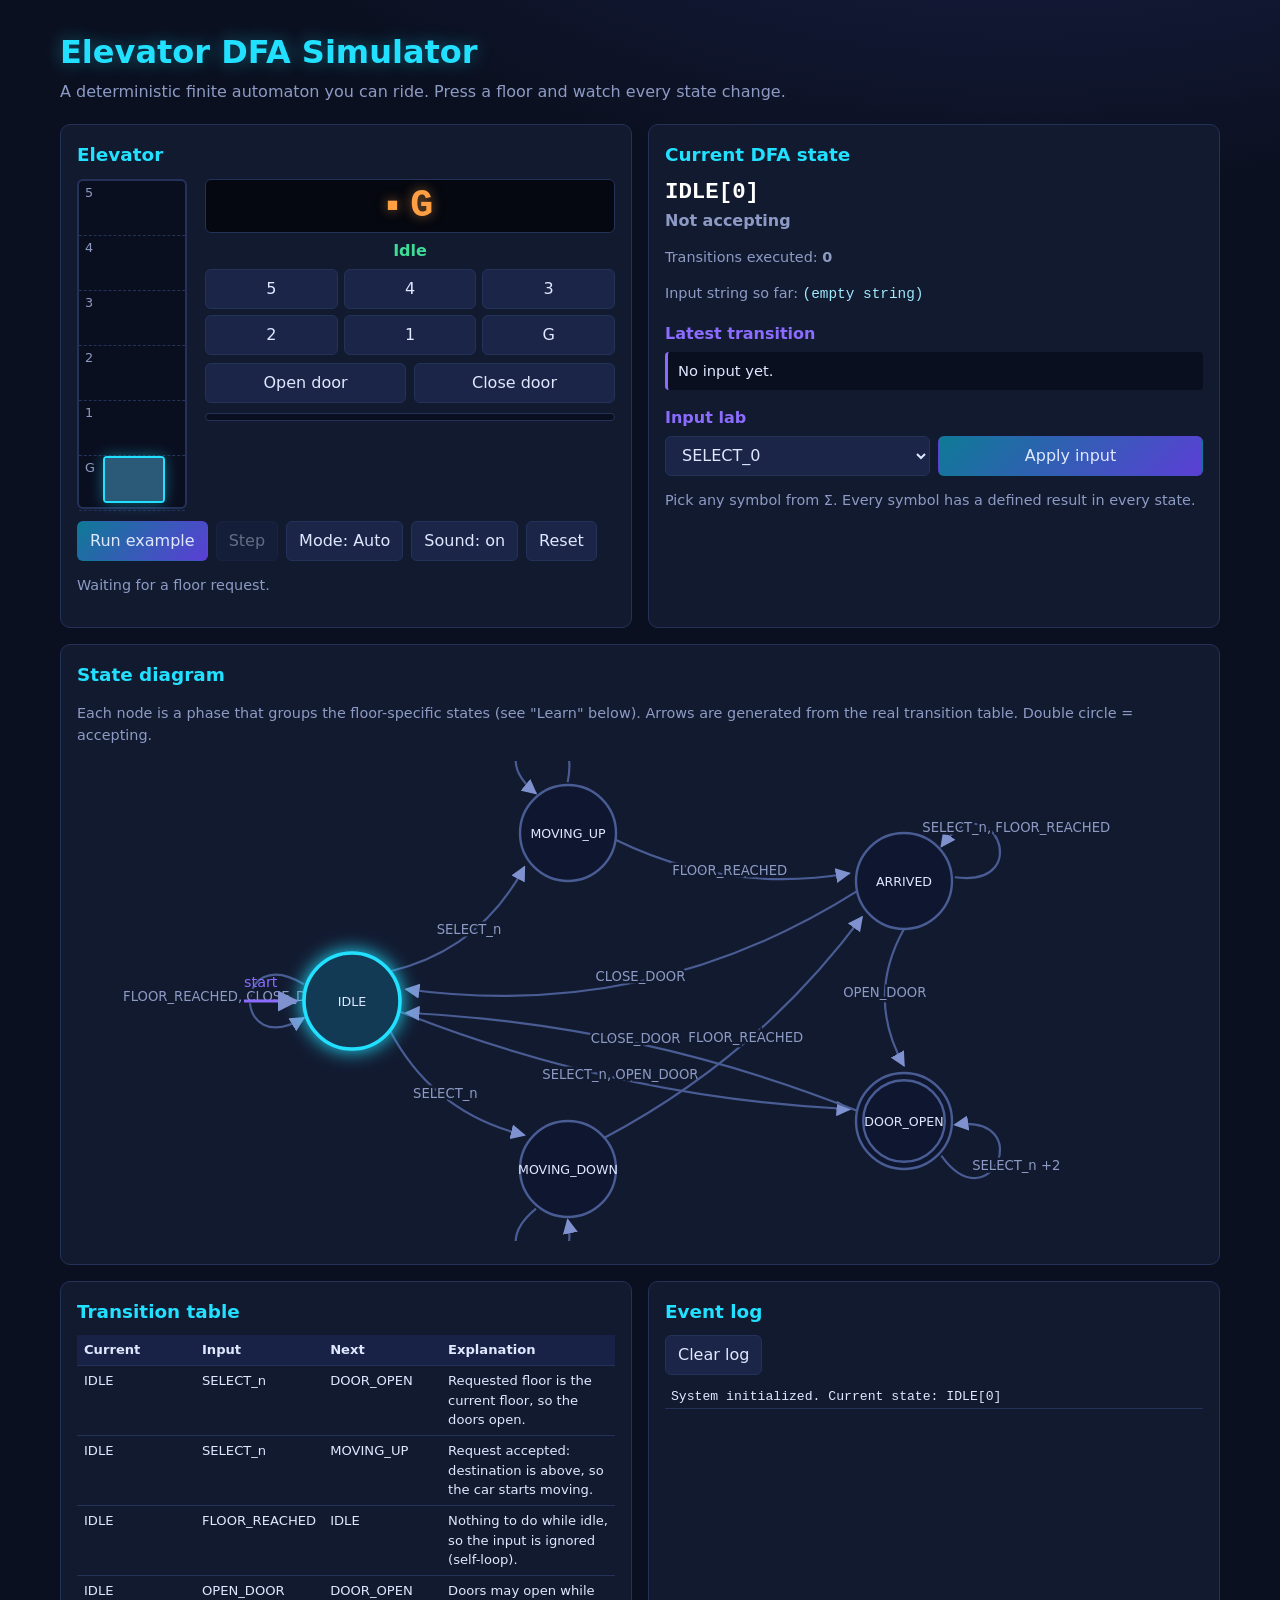
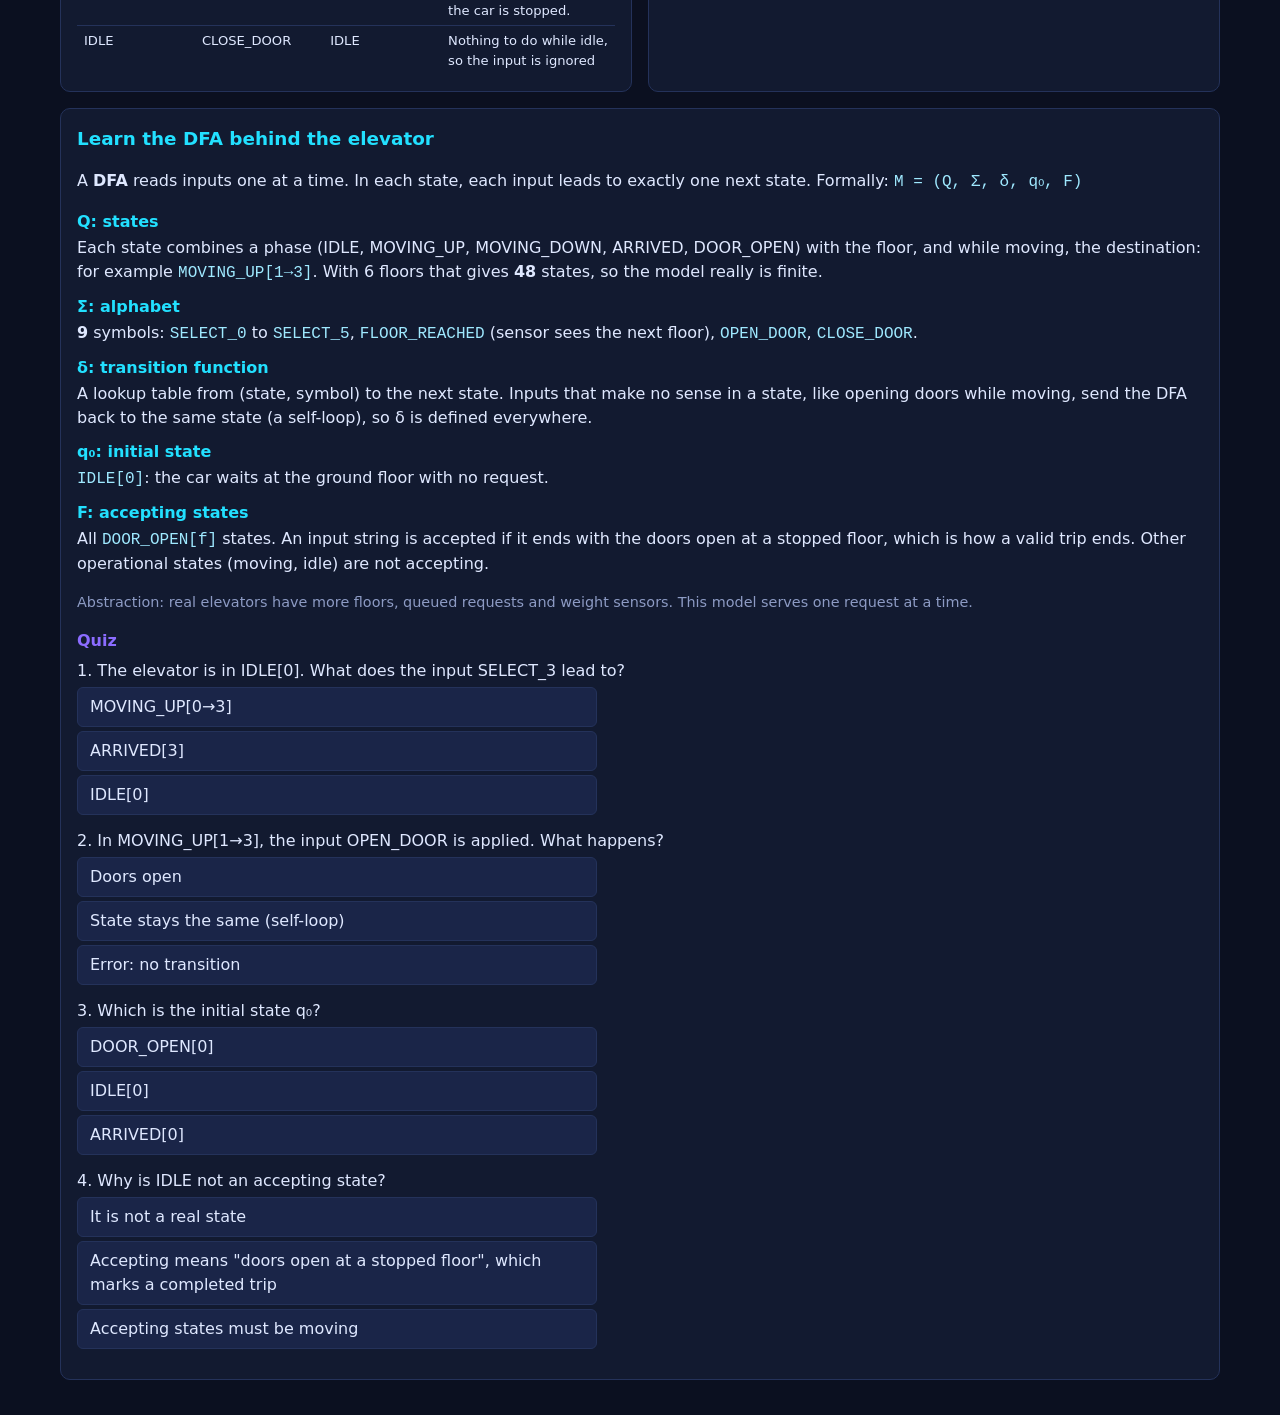
==== index.html @ b49ae490 "commit v0.1" ====
<!DOCTYPE html>
<html lang="en">
<head>
<meta charset="UTF-8">
<meta name="viewport" content="width=device-width, initial-scale=1">
<title>Elevator DFA Simulator</title>
<link rel="stylesheet" href="style.css">
</head>
<body>
<header>
  <h1>Elevator DFA Simulator</h1>
  <p>A deterministic finite automaton you can ride. Press a floor and watch every state change.</p>
</header>

<main>
  <section class="panel" aria-label="Elevator">
    <h2>Elevator</h2>
    <div class="car-wrap">
      <div id="shaft"></div>
      <div class="ctrl">
        <div class="display"><span id="arrow">■</span><span id="floorNum">G</span></div>
        <p id="status" class="status">Idle</p>
        <div id="floorBtns" class="floors"></div>
        <div class="two"><button data-in="OPEN_DOOR">Open door</button><button data-in="CLOSE_DOOR">Close door</button></div>
        <div class="bar"><div id="bar"></div></div>
      </div>
    </div>
    <div class="row-btns">
      <button id="exampleBtn" class="primary">Run example</button>
      <button id="stepBtn">Step</button>
      <button id="autoBtn">Mode: Auto</button>
      <button id="muteBtn">Sound: on</button>
      <button id="resetBtn">Reset</button>
    </div>
    <p id="hint" class="muted"></p>
  </section>

  <section class="panel" aria-label="DFA state">
    <h2>Current DFA state</h2>
    <p class="big" id="curState"></p>
    <p id="acc"></p>
    <p class="muted">Transitions executed: <b id="count">0</b></p>
    <p class="muted">Input string so far: <code id="word"></code></p>
    <h3>Latest transition</h3>
    <p id="last" class="last"></p>
    <h3>Input lab</h3>
    <div class="two"><select id="inputSel"></select><button id="applyBtn" class="primary">Apply input</button></div>
    <p class="muted">Pick any symbol from Σ. Every symbol has a defined result in every state.</p>
  </section>

  <section class="panel wide" aria-label="State diagram">
    <h2>State diagram</h2>
    <p class="muted">Each node is a phase that groups the floor-specific states (see "Learn" below). Arrows are generated from the real transition table. Double circle = accepting.</p>
    <svg id="diagram" viewBox="0 0 700 400" role="img" aria-label="DFA state diagram"></svg>
  </section>

  <section class="panel" aria-label="Transition table">
    <h2>Transition table</h2>
    <div class="scroll"><table><thead><tr><th>Current</th><th>Input</th><th>Next</th><th>Explanation</th></tr></thead><tbody id="tbody"></tbody></table></div>
  </section>

  <section class="panel" aria-label="Event log">
    <h2>Event log</h2>
    <button id="clearBtn">Clear log</button>
    <ol id="log" class="log"></ol>
  </section>

  <section class="panel wide" aria-label="Learn">
    <h2>Learn the DFA behind the elevator</h2>
    <p>A <b>DFA</b> reads inputs one at a time. In each state, each input leads to exactly one next state. Formally: <code>M = (Q, Σ, δ, q₀, F)</code></p>
    <dl>
      <dt>Q: states</dt><dd>Each state combines a phase (IDLE, MOVING_UP, MOVING_DOWN, ARRIVED, DOOR_OPEN) with the floor, and while moving, the destination: for example <code>MOVING_UP[1→3]</code>. With 6 floors that gives <b id="nStates"></b> states, so the model really is finite.</dd>
      <dt>Σ: alphabet</dt><dd><b id="nSigma"></b> symbols: <code>SELECT_0</code> to <code>SELECT_5</code>, <code>FLOOR_REACHED</code> (sensor sees the next floor), <code>OPEN_DOOR</code>, <code>CLOSE_DOOR</code>.</dd>
      <dt>δ: transition function</dt><dd>A lookup table from (state, symbol) to the next state. Inputs that make no sense in a state, like opening doors while moving, send the DFA back to the same state (a self-loop), so δ is defined everywhere.</dd>
      <dt>q₀: initial state</dt><dd><code>IDLE[0]</code>: the car waits at the ground floor with no request.</dd>
      <dt>F: accepting states</dt><dd>All <code>DOOR_OPEN[f]</code> states. An input string is accepted if it ends with the doors open at a stopped floor, which is how a valid trip ends. Other operational states (moving, idle) are not accepting.</dd>
    </dl>
    <p class="muted">Abstraction: real elevators have more floors, queued requests and weight sensors. This model serves one request at a time.</p>
    <h3>Quiz</h3>
    <div id="quiz"></div>
  </section>
</main>
<script src="script.js"></script>
</body>
</html>
---- style.css ----
:root{--bg:#0b1020;--panel:#121a30;--line:#24325a;--text:#dfe8ff;--mute:#8d9bc4;--cyan:#22e0ff;--violet:#8b6cff;--ok:#3ddc97;--bad:#ff6b8a}
*{box-sizing:border-box}
body{margin:0;background:radial-gradient(900px 500px at 80% -10%,#1b2450,transparent),var(--bg);color:var(--text);font:16px/1.5 "Trebuchet MS","Segoe UI",system-ui,sans-serif}
header{padding:28px 20px 8px;max-width:1200px;margin:auto}
h1{margin:0;font-size:2rem;color:var(--cyan);text-shadow:0 0 18px #22e0ff66}
header p{margin:4px 0 0;color:var(--mute)}
h2{margin:0 0 10px;font-size:1.15rem;color:var(--cyan)}
h3{margin:16px 0 6px;font-size:1rem;color:var(--violet)}
main{max-width:1200px;margin:auto;padding:12px 20px 40px;display:grid;grid-template-columns:repeat(2,1fr);gap:16px}
.panel{background:var(--panel);border:1px solid var(--line);border-radius:10px;padding:16px;min-width:0}
.wide{grid-column:1/-1}
.muted{color:var(--mute);font-size:.9rem}
code{font-family:Consolas,monospace;color:#9fe9ff;word-break:break-word}
button,select{font:inherit;color:var(--text);background:#1a2548;border:1px solid var(--line);border-radius:6px;padding:7px 12px;cursor:pointer}
button:hover{border-color:var(--cyan);box-shadow:0 0 10px #22e0ff44}
button:focus-visible,select:focus-visible{outline:2px solid var(--cyan);outline-offset:2px}
button:disabled{opacity:.4;cursor:default;box-shadow:none}
.primary{background:linear-gradient(135deg,#0e7a96,#5b3fd6);border-color:transparent}
.two{display:flex;gap:8px}.two>*{flex:1}
.row-btns{display:flex;flex-wrap:wrap;gap:8px;margin-top:12px}
.car-wrap{display:flex;gap:18px}
#shaft{position:relative;width:110px;height:330px;border:2px solid var(--line);border-radius:6px;background:#0a0f20;flex:none}
.row{height:55px;border-bottom:1px dashed var(--line);padding:2px 6px;color:var(--mute);font-size:.8rem}
.row:last-of-type{border-bottom:0}
#cabin{position:absolute;left:24px;width:62px;height:47px;bottom:0;margin-bottom:4px;border:2px solid var(--cyan);border-radius:4px;background:#0f2a3d;overflow:hidden;display:flex;box-shadow:0 0 14px #22e0ff66;transition:bottom .85s ease-in-out}
.door{flex:1;background:#2a5a78;transition:transform .5s}
#cabin.open .door:first-child{transform:translateX(-85%)}
#cabin.open .door:last-child{transform:translateX(85%)}
.ctrl{flex:1;min-width:0}
.display{display:flex;align-items:center;justify-content:center;gap:12px;background:#050810;border:1px solid var(--line);border-radius:6px;padding:4px;font:700 2.4rem Consolas,monospace;color:#ff9f43;text-shadow:0 0 12px #ff9f4388}
.display #arrow{font-size:1.2rem}
.status{text-align:center;margin:6px 0;color:var(--ok);font-weight:700}
.floors{display:grid;grid-template-columns:repeat(3,1fr);gap:6px;margin-bottom:8px}
.bar{height:8px;background:#0a0f20;border:1px solid var(--line);border-radius:4px;margin-top:10px;overflow:hidden}
#bar{height:100%;width:0;background:linear-gradient(90deg,var(--cyan),var(--violet));transition:width .8s}
.big{font:700 1.4rem Consolas,monospace;color:#fff;margin:4px 0;word-break:break-word}
#acc{font-weight:700;color:var(--mute);margin:0 0 8px}#acc.yes{color:var(--ok)}
.last{background:#0a0f20;border-left:3px solid var(--violet);padding:8px 10px;border-radius:4px;font-size:.92rem;margin:0}
.sym{color:var(--cyan)}
#diagram{width:100%;height:auto;max-height:480px}
.edge path{fill:none;stroke:#4a5c94;stroke-width:1.8}
.edge text{fill:var(--mute);font-size:11px;text-anchor:middle;paint-order:stroke;stroke:var(--panel);stroke-width:4px}
.edge.active path{stroke:var(--cyan);stroke-width:3.5;filter:drop-shadow(0 0 5px var(--cyan));stroke-dasharray:8 5;animation:flow .8s linear infinite}
.edge.active text{fill:var(--cyan)}
@keyframes flow{to{stroke-dashoffset:-26}}
#diagram marker path{fill:#7f92cf}
.node circle{fill:#0f1730;stroke:#4a5c94;stroke-width:2}
.node text{fill:var(--text);font-size:10.5px;text-anchor:middle}
.node.current circle{fill:#123a55;stroke:var(--cyan);stroke-width:3;filter:drop-shadow(0 0 8px var(--cyan))}
.start{stroke:var(--violet);stroke-width:2.5;fill:none}.startt{fill:var(--violet);font-size:12px}
.scroll{max-height:340px;overflow:auto}
table{width:100%;border-collapse:collapse;font-size:.82rem}
th,td{padding:5px 7px;text-align:left;border-bottom:1px solid var(--line);vertical-align:top}
th{position:sticky;top:0;background:#182246}
tr.active td{background:#123a55;color:#fff}
.log{list-style:none;margin:10px 0 0;padding:0;max-height:300px;overflow:auto;font:.82rem Consolas,monospace}
.log li{padding:4px 6px;border-bottom:1px solid var(--line)}
.log li.ok{color:var(--ok)}.log li.ignored{color:var(--mute)}
dt{color:var(--cyan);font-weight:700;margin-top:10px}dd{margin:2px 0 0}
.q{margin-bottom:14px}.q p{margin:4px 0}.q button{display:block;margin:4px 0;text-align:left;width:100%;max-width:520px}
.fb.yes{color:var(--ok)}.fb.no{color:var(--bad)}
@media(max-width:820px){main{grid-template-columns:1fr}.car-wrap{flex-direction:column;align-items:center}.ctrl{width:100%}}
@media(prefers-reduced-motion:reduce){*{transition:none!important;animation:none!important}}
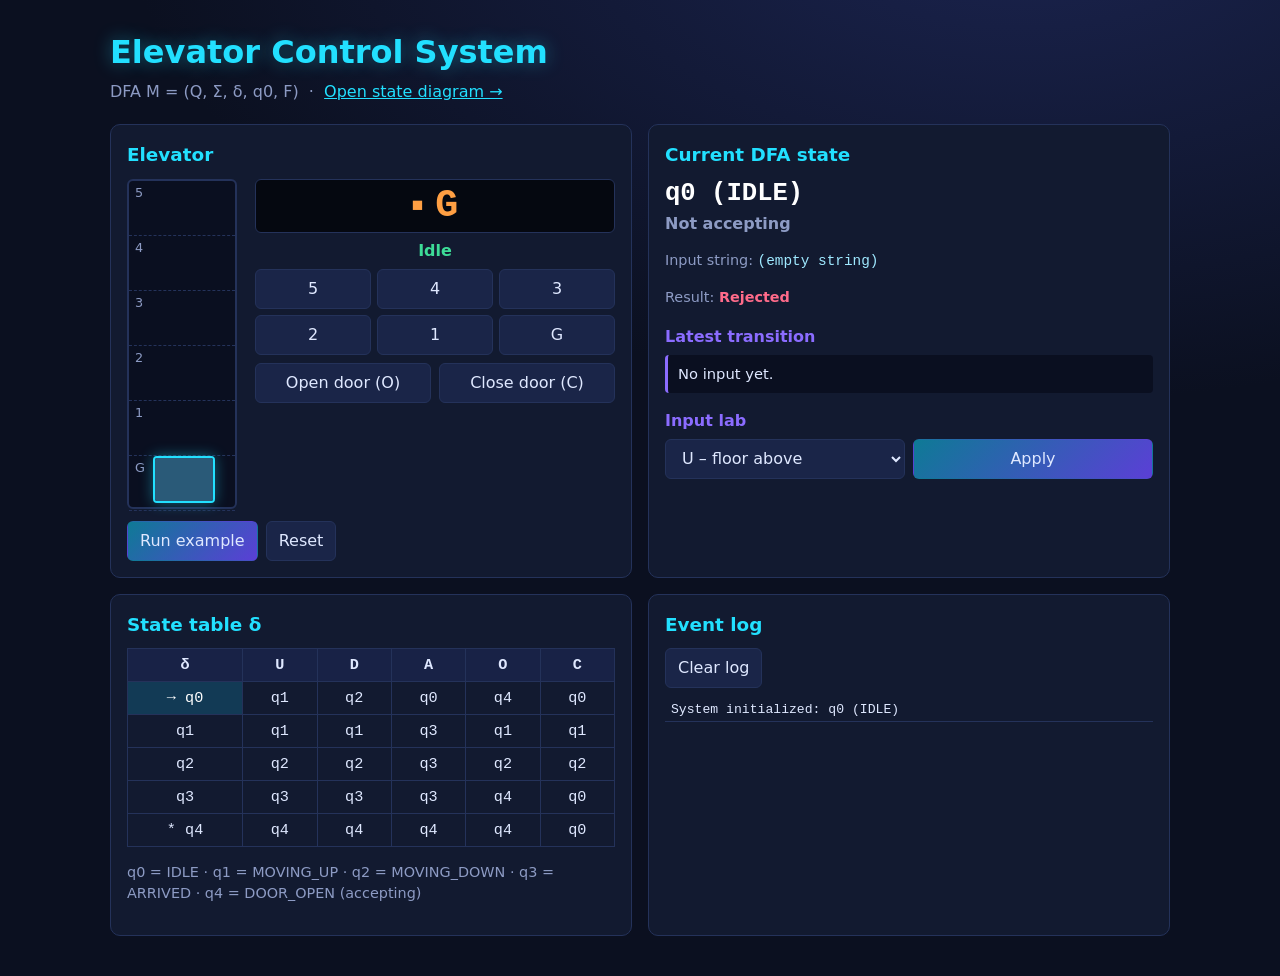
==== commit 9b9bb2e2: "to be defended 11/5/26" ====
--- a/index.html
+++ b/index.html
@@ -1,85 +1,32 @@
 <!DOCTYPE html>
-<html lang="en">
-<head>
-<meta charset="UTF-8">
-<meta name="viewport" content="width=device-width, initial-scale=1">
-<title>Elevator DFA Simulator</title>
-<link rel="stylesheet" href="style.css">
-</head>
+<html lang="en"><head><meta charset="UTF-8"><meta name="viewport" content="width=device-width, initial-scale=1">
+<title>Elevator Control System - Joreese Clyde Manginsay</title><link rel="stylesheet" href="style.css"></head>
 <body>
-<header>
-  <h1>Elevator DFA Simulator</h1>
-  <p>A deterministic finite automaton you can ride. Press a floor and watch every state change.</p>
-</header>
-
+<header><h1>Elevator Control System</h1>
+<p>DFA M = (Q, Σ, δ, q0, F) &nbsp;·&nbsp; <a href="diagram.html">Open state diagram →</a></p></header>
 <main>
-  <section class="panel" aria-label="Elevator">
-    <h2>Elevator</h2>
-    <div class="car-wrap">
-      <div id="shaft"></div>
-      <div class="ctrl">
-        <div class="display"><span id="arrow">■</span><span id="floorNum">G</span></div>
-        <p id="status" class="status">Idle</p>
-        <div id="floorBtns" class="floors"></div>
-        <div class="two"><button data-in="OPEN_DOOR">Open door</button><button data-in="CLOSE_DOOR">Close door</button></div>
-        <div class="bar"><div id="bar"></div></div>
-      </div>
-    </div>
-    <div class="row-btns">
-      <button id="exampleBtn" class="primary">Run example</button>
-      <button id="stepBtn">Step</button>
-      <button id="autoBtn">Mode: Auto</button>
-      <button id="muteBtn">Sound: on</button>
-      <button id="resetBtn">Reset</button>
-    </div>
-    <p id="hint" class="muted"></p>
-  </section>
-
-  <section class="panel" aria-label="DFA state">
-    <h2>Current DFA state</h2>
-    <p class="big" id="curState"></p>
-    <p id="acc"></p>
-    <p class="muted">Transitions executed: <b id="count">0</b></p>
-    <p class="muted">Input string so far: <code id="word"></code></p>
-    <h3>Latest transition</h3>
-    <p id="last" class="last"></p>
-    <h3>Input lab</h3>
-    <div class="two"><select id="inputSel"></select><button id="applyBtn" class="primary">Apply input</button></div>
-    <p class="muted">Pick any symbol from Σ. Every symbol has a defined result in every state.</p>
-  </section>
-
-  <section class="panel wide" aria-label="State diagram">
-    <h2>State diagram</h2>
-    <p class="muted">Each node is a phase that groups the floor-specific states (see "Learn" below). Arrows are generated from the real transition table. Double circle = accepting.</p>
-    <svg id="diagram" viewBox="0 0 700 400" role="img" aria-label="DFA state diagram"></svg>
-  </section>
-
-  <section class="panel" aria-label="Transition table">
-    <h2>Transition table</h2>
-    <div class="scroll"><table><thead><tr><th>Current</th><th>Input</th><th>Next</th><th>Explanation</th></tr></thead><tbody id="tbody"></tbody></table></div>
-  </section>
-
-  <section class="panel" aria-label="Event log">
-    <h2>Event log</h2>
-    <button id="clearBtn">Clear log</button>
-    <ol id="log" class="log"></ol>
-  </section>
-
-  <section class="panel wide" aria-label="Learn">
-    <h2>Learn the DFA behind the elevator</h2>
-    <p>A <b>DFA</b> reads inputs one at a time. In each state, each input leads to exactly one next state. Formally: <code>M = (Q, Σ, δ, q₀, F)</code></p>
-    <dl>
-      <dt>Q: states</dt><dd>Each state combines a phase (IDLE, MOVING_UP, MOVING_DOWN, ARRIVED, DOOR_OPEN) with the floor, and while moving, the destination: for example <code>MOVING_UP[1→3]</code>. With 6 floors that gives <b id="nStates"></b> states, so the model really is finite.</dd>
-      <dt>Σ: alphabet</dt><dd><b id="nSigma"></b> symbols: <code>SELECT_0</code> to <code>SELECT_5</code>, <code>FLOOR_REACHED</code> (sensor sees the next floor), <code>OPEN_DOOR</code>, <code>CLOSE_DOOR</code>.</dd>
-      <dt>δ: transition function</dt><dd>A lookup table from (state, symbol) to the next state. Inputs that make no sense in a state, like opening doors while moving, send the DFA back to the same state (a self-loop), so δ is defined everywhere.</dd>
-      <dt>q₀: initial state</dt><dd><code>IDLE[0]</code>: the car waits at the ground floor with no request.</dd>
-      <dt>F: accepting states</dt><dd>All <code>DOOR_OPEN[f]</code> states. An input string is accepted if it ends with the doors open at a stopped floor, which is how a valid trip ends. Other operational states (moving, idle) are not accepting.</dd>
-    </dl>
-    <p class="muted">Abstraction: real elevators have more floors, queued requests and weight sensors. This model serves one request at a time.</p>
-    <h3>Quiz</h3>
-    <div id="quiz"></div>
-  </section>
+<section class="panel"><h2>Elevator</h2>
+ <div class="car-wrap"><div id="shaft"></div>
+  <div class="ctrl">
+   <div class="display"><span id="arrow">■</span><span id="floorNum">G</span></div>
+   <p id="status" class="status">Idle</p>
+   <div id="floorBtns" class="floors"></div>
+   <div class="two"><button data-sym="O">Open door (O)</button><button data-sym="C">Close door (C)</button></div>
+  </div></div>
+ <div class="row-btns"><button id="exampleBtn" class="primary">Run example</button><button id="resetBtn">Reset</button></div>
+</section>
+<section class="panel"><h2>Current DFA state</h2>
+ <p class="big" id="curState">q0</p><p id="acc"></p>
+ <p class="muted">Input string: <code id="word"></code></p>
+ <p class="muted">Result: <b id="result"></b></p>
+ <h3>Latest transition</h3><p id="last" class="last">No input yet.</p>
+ <h3>Input lab</h3>
+ <div class="two"><select id="inputSel"><option value="U">U – floor above</option><option value="D">D – floor below</option><option value="A">A – reached floor</option><option value="O">O – open door</option><option value="C">C – close door</option></select><button id="applyBtn" class="primary">Apply</button></div>
+</section>
+<section class="panel"><h2>State table δ</h2>
+ <table><thead><tr><th>δ</th><th>U</th><th>D</th><th>A</th><th>O</th><th>C</th></tr></thead><tbody id="tbody"></tbody></table>
+ <p class="muted">q0 = IDLE · q1 = MOVING_UP · q2 = MOVING_DOWN · q3 = ARRIVED · q4 = DOOR_OPEN (accepting)</p>
+</section>
+<section class="panel"><h2>Event log</h2><button id="clearBtn">Clear log</button><ol id="log" class="log"></ol></section>
 </main>
-<script src="script.js"></script>
-</body>
-</html>+<script src="script.js"></script></body></html>
--- a/style.css
+++ b/style.css
@@ -1,63 +1,37 @@
 :root{--bg:#0b1020;--panel:#121a30;--line:#24325a;--text:#dfe8ff;--mute:#8d9bc4;--cyan:#22e0ff;--violet:#8b6cff;--ok:#3ddc97;--bad:#ff6b8a}
 *{box-sizing:border-box}
-body{margin:0;background:radial-gradient(900px 500px at 80% -10%,#1b2450,transparent),var(--bg);color:var(--text);font:16px/1.5 "Trebuchet MS","Segoe UI",system-ui,sans-serif}
-header{padding:28px 20px 8px;max-width:1200px;margin:auto}
+body{margin:0;background:radial-gradient(900px 500px at 80% -10%,#1b2450,transparent),var(--bg);color:var(--text);font:16px/1.5 "Segoe UI",system-ui,sans-serif}
+header{padding:28px 20px 8px;max-width:1100px;margin:auto}
 h1{margin:0;font-size:2rem;color:var(--cyan);text-shadow:0 0 18px #22e0ff66}
-header p{margin:4px 0 0;color:var(--mute)}
-h2{margin:0 0 10px;font-size:1.15rem;color:var(--cyan)}
-h3{margin:16px 0 6px;font-size:1rem;color:var(--violet)}
-main{max-width:1200px;margin:auto;padding:12px 20px 40px;display:grid;grid-template-columns:repeat(2,1fr);gap:16px}
+header p{margin:4px 0 0;color:var(--mute)}a{color:var(--cyan)}
+h2{margin:0 0 10px;font-size:1.15rem;color:var(--cyan)}h3{margin:16px 0 6px;font-size:1rem;color:var(--violet)}
+main{max-width:1100px;margin:auto;padding:12px 20px 40px;display:grid;grid-template-columns:repeat(2,1fr);gap:16px}
 .panel{background:var(--panel);border:1px solid var(--line);border-radius:10px;padding:16px;min-width:0}
-.wide{grid-column:1/-1}
-.muted{color:var(--mute);font-size:.9rem}
-code{font-family:Consolas,monospace;color:#9fe9ff;word-break:break-word}
+.muted{color:var(--mute);font-size:.9rem}code{font-family:Consolas,monospace;color:#9fe9ff;word-break:break-all}
 button,select{font:inherit;color:var(--text);background:#1a2548;border:1px solid var(--line);border-radius:6px;padding:7px 12px;cursor:pointer}
 button:hover{border-color:var(--cyan);box-shadow:0 0 10px #22e0ff44}
-button:focus-visible,select:focus-visible{outline:2px solid var(--cyan);outline-offset:2px}
-button:disabled{opacity:.4;cursor:default;box-shadow:none}
+button:disabled{opacity:.4;cursor:default}
 .primary{background:linear-gradient(135deg,#0e7a96,#5b3fd6);border-color:transparent}
 .two{display:flex;gap:8px}.two>*{flex:1}
-.row-btns{display:flex;flex-wrap:wrap;gap:8px;margin-top:12px}
+.row-btns{display:flex;gap:8px;margin-top:12px}
 .car-wrap{display:flex;gap:18px}
 #shaft{position:relative;width:110px;height:330px;border:2px solid var(--line);border-radius:6px;background:#0a0f20;flex:none}
 .row{height:55px;border-bottom:1px dashed var(--line);padding:2px 6px;color:var(--mute);font-size:.8rem}
-.row:last-of-type{border-bottom:0}
-#cabin{position:absolute;left:24px;width:62px;height:47px;bottom:0;margin-bottom:4px;border:2px solid var(--cyan);border-radius:4px;background:#0f2a3d;overflow:hidden;display:flex;box-shadow:0 0 14px #22e0ff66;transition:bottom .85s ease-in-out}
+#cabin{position:absolute;left:24px;width:62px;height:47px;bottom:4px;border:2px solid var(--cyan);border-radius:4px;background:#0f2a3d;overflow:hidden;display:flex;box-shadow:0 0 14px #22e0ff66;transition:bottom .85s ease-in-out}
 .door{flex:1;background:#2a5a78;transition:transform .5s}
-#cabin.open .door:first-child{transform:translateX(-85%)}
-#cabin.open .door:last-child{transform:translateX(85%)}
+#cabin.open .door:first-child{transform:translateX(-85%)}#cabin.open .door:last-child{transform:translateX(85%)}
 .ctrl{flex:1;min-width:0}
-.display{display:flex;align-items:center;justify-content:center;gap:12px;background:#050810;border:1px solid var(--line);border-radius:6px;padding:4px;font:700 2.4rem Consolas,monospace;color:#ff9f43;text-shadow:0 0 12px #ff9f4388}
+.display{display:flex;align-items:center;justify-content:center;gap:12px;background:#050810;border:1px solid var(--line);border-radius:6px;padding:4px;font:700 2.4rem Consolas,monospace;color:#ff9f43}
 .display #arrow{font-size:1.2rem}
 .status{text-align:center;margin:6px 0;color:var(--ok);font-weight:700}
 .floors{display:grid;grid-template-columns:repeat(3,1fr);gap:6px;margin-bottom:8px}
-.bar{height:8px;background:#0a0f20;border:1px solid var(--line);border-radius:4px;margin-top:10px;overflow:hidden}
-#bar{height:100%;width:0;background:linear-gradient(90deg,var(--cyan),var(--violet));transition:width .8s}
-.big{font:700 1.4rem Consolas,monospace;color:#fff;margin:4px 0;word-break:break-word}
-#acc{font-weight:700;color:var(--mute);margin:0 0 8px}#acc.yes{color:var(--ok)}
+.big{font:700 1.6rem Consolas,monospace;color:#fff;margin:4px 0}
+#acc{font-weight:700;color:var(--mute);margin:0 0 8px}#acc.yes,#result.yes{color:var(--ok)}#result.no{color:var(--bad)}
 .last{background:#0a0f20;border-left:3px solid var(--violet);padding:8px 10px;border-radius:4px;font-size:.92rem;margin:0}
-.sym{color:var(--cyan)}
-#diagram{width:100%;height:auto;max-height:480px}
-.edge path{fill:none;stroke:#4a5c94;stroke-width:1.8}
-.edge text{fill:var(--mute);font-size:11px;text-anchor:middle;paint-order:stroke;stroke:var(--panel);stroke-width:4px}
-.edge.active path{stroke:var(--cyan);stroke-width:3.5;filter:drop-shadow(0 0 5px var(--cyan));stroke-dasharray:8 5;animation:flow .8s linear infinite}
-.edge.active text{fill:var(--cyan)}
-@keyframes flow{to{stroke-dashoffset:-26}}
-#diagram marker path{fill:#7f92cf}
-.node circle{fill:#0f1730;stroke:#4a5c94;stroke-width:2}
-.node text{fill:var(--text);font-size:10.5px;text-anchor:middle}
-.node.current circle{fill:#123a55;stroke:var(--cyan);stroke-width:3;filter:drop-shadow(0 0 8px var(--cyan))}
-.start{stroke:var(--violet);stroke-width:2.5;fill:none}.startt{fill:var(--violet);font-size:12px}
-.scroll{max-height:340px;overflow:auto}
-table{width:100%;border-collapse:collapse;font-size:.82rem}
-th,td{padding:5px 7px;text-align:left;border-bottom:1px solid var(--line);vertical-align:top}
-th{position:sticky;top:0;background:#182246}
-tr.active td{background:#123a55;color:#fff}
-.log{list-style:none;margin:10px 0 0;padding:0;max-height:300px;overflow:auto;font:.82rem Consolas,monospace}
-.log li{padding:4px 6px;border-bottom:1px solid var(--line)}
-.log li.ok{color:var(--ok)}.log li.ignored{color:var(--mute)}
-dt{color:var(--cyan);font-weight:700;margin-top:10px}dd{margin:2px 0 0}
-.q{margin-bottom:14px}.q p{margin:4px 0}.q button{display:block;margin:4px 0;text-align:left;width:100%;max-width:520px}
-.fb.yes{color:var(--ok)}.fb.no{color:var(--bad)}
+table{width:100%;border-collapse:collapse;font:.95rem Consolas,monospace}
+th,td{padding:7px;text-align:center;border:1px solid var(--line)}th{background:#182246}
+td.cur,tr.cur td:first-child{background:#123a55;color:#fff}td.hit{background:var(--cyan);color:#000;font-weight:700}
+.log{list-style:none;margin:10px 0 0;padding:0;max-height:260px;overflow:auto;font:.82rem Consolas,monospace}
+.log li{padding:4px 6px;border-bottom:1px solid var(--line)}.log li.ok{color:var(--ok)}.log li.ignored{color:var(--mute)}
 @media(max-width:820px){main{grid-template-columns:1fr}.car-wrap{flex-direction:column;align-items:center}.ctrl{width:100%}}
 @media(prefers-reduced-motion:reduce){*{transition:none!important;animation:none!important}}
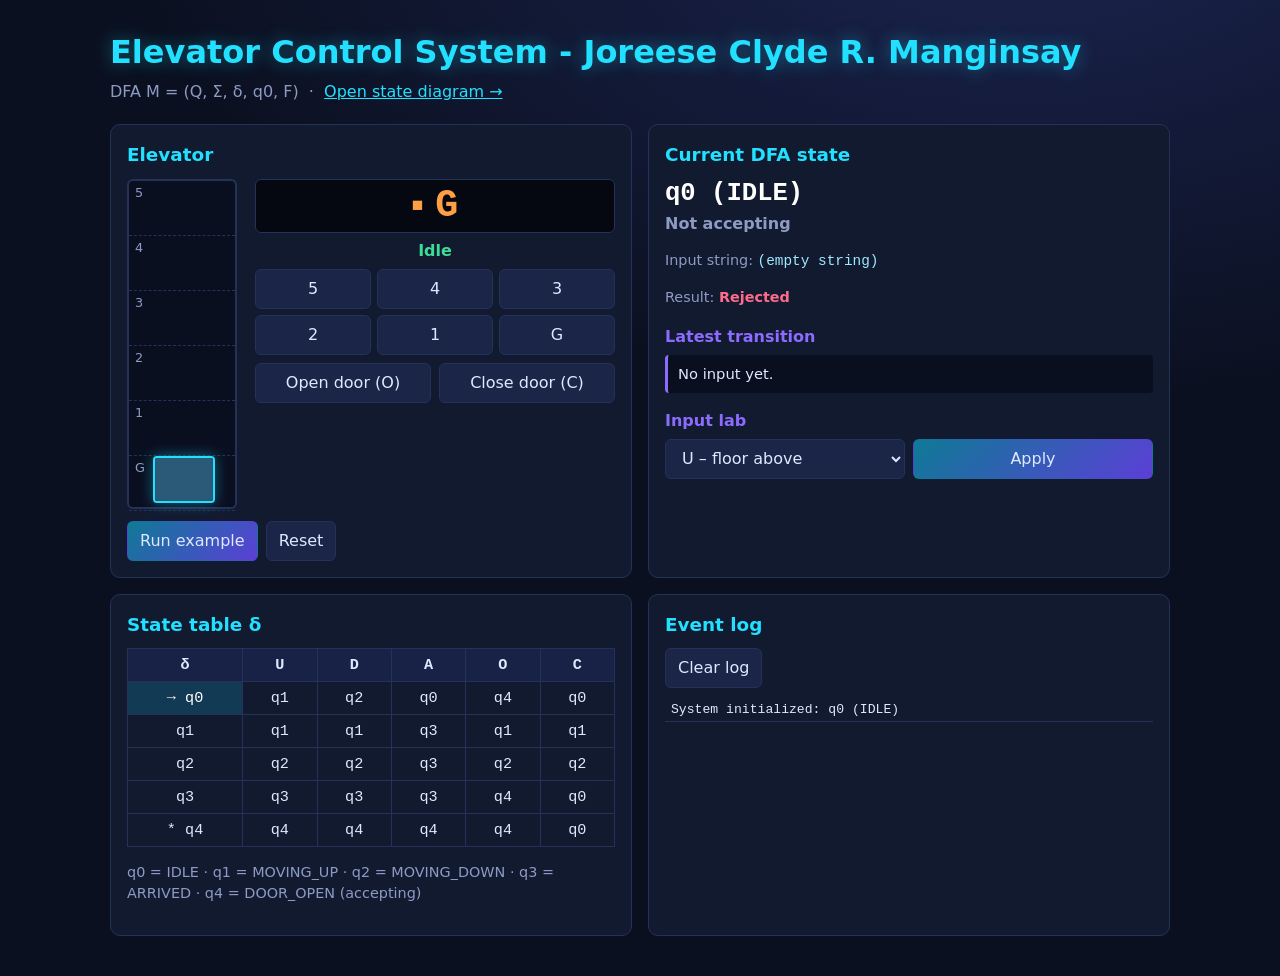
==== commit e2d4f4ed: "to be defended" ====
--- a/index.html
+++ b/index.html
@@ -2,7 +2,7 @@
 <html lang="en"><head><meta charset="UTF-8"><meta name="viewport" content="width=device-width, initial-scale=1">
 <title>Elevator Control System - Joreese Clyde Manginsay</title><link rel="stylesheet" href="style.css"></head>
 <body>
-<header><h1>Elevator Control System</h1>
+<header><h1>Elevator Control System - Joreese Clyde R. Manginsay</h1>
 <p>DFA M = (Q, Σ, δ, q0, F) &nbsp;·&nbsp; <a href="diagram.html">Open state diagram →</a></p></header>
 <main>
 <section class="panel"><h2>Elevator</h2>
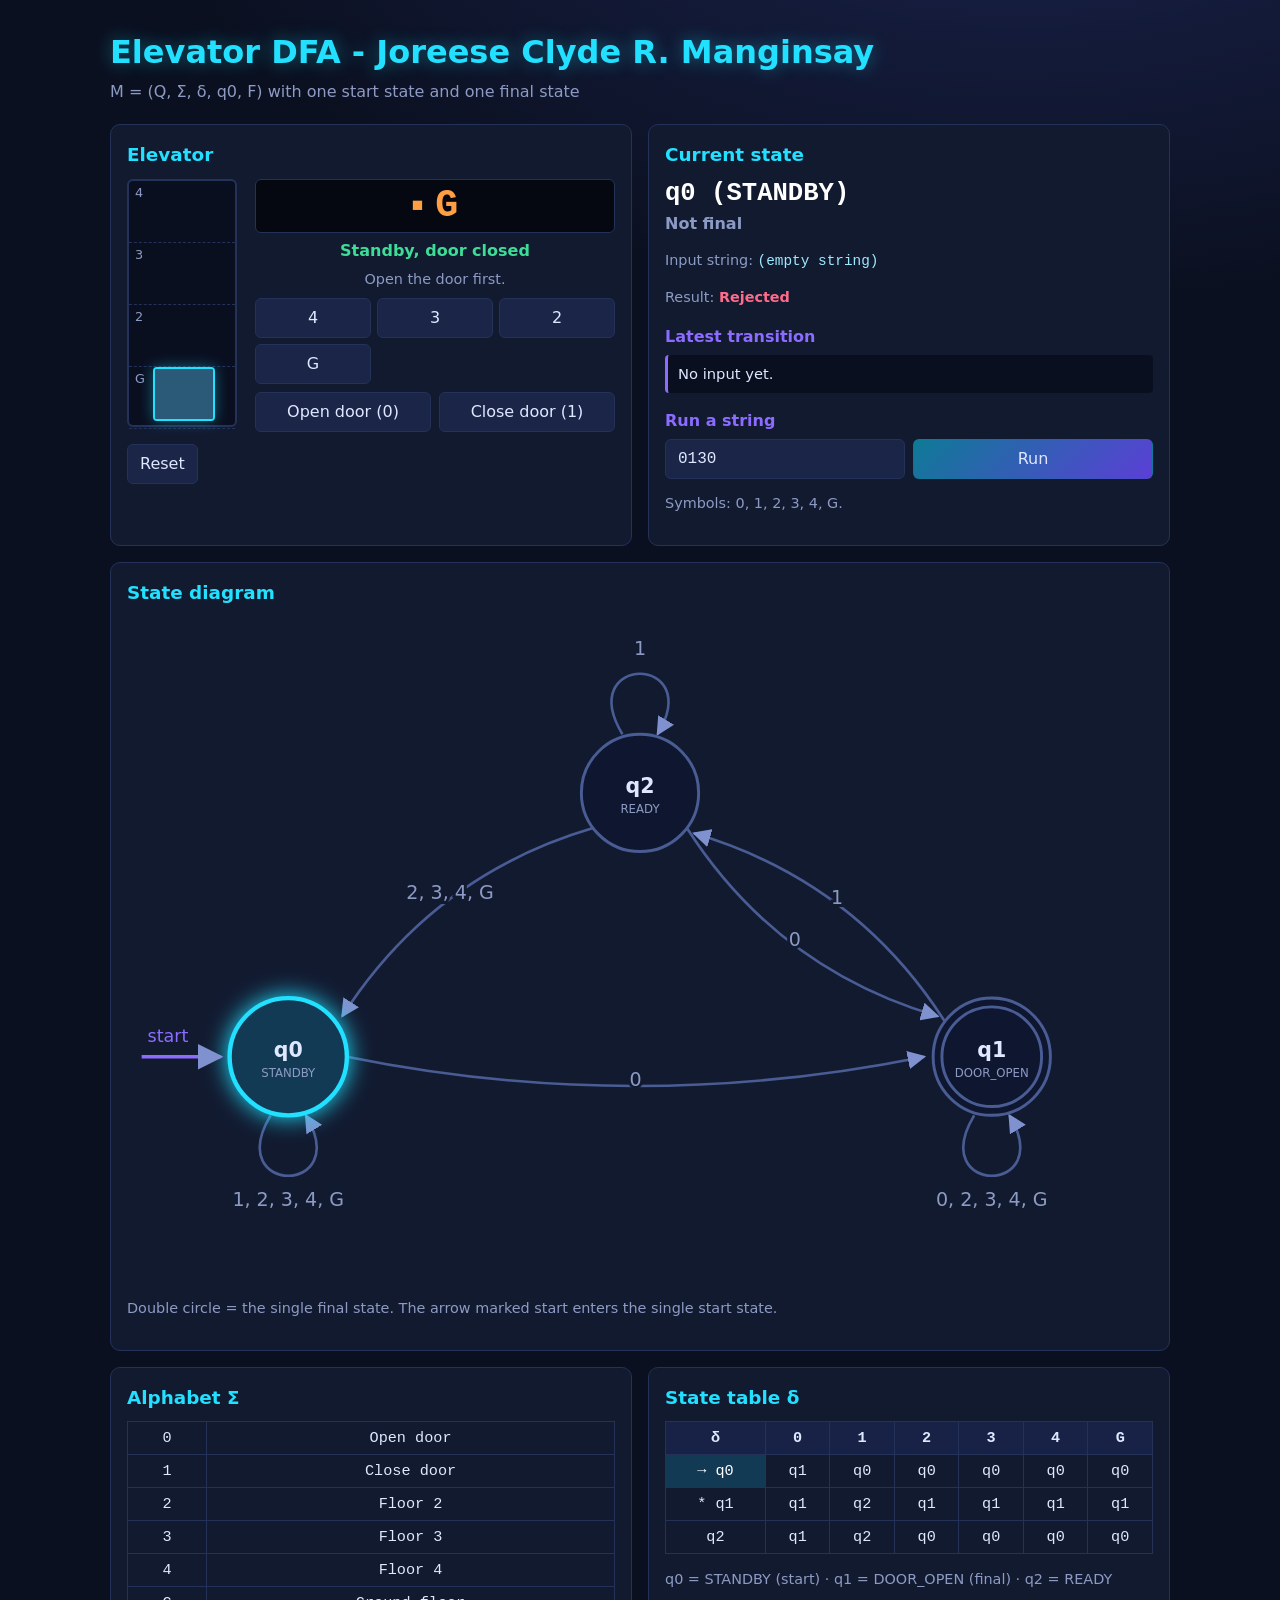
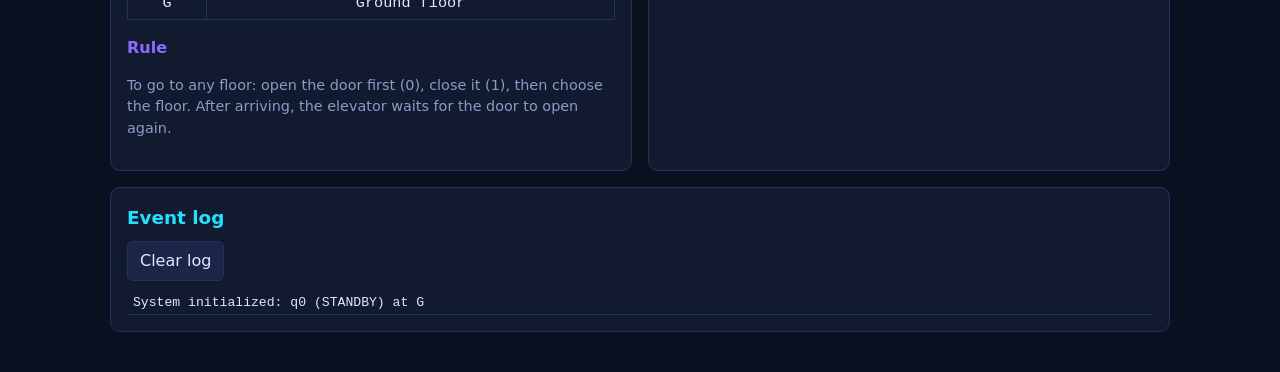
==== commit 2f2842fe: "final output" ====
--- a/index.html
+++ b/index.html
@@ -1,32 +1,43 @@
 <!DOCTYPE html>
 <html lang="en"><head><meta charset="UTF-8"><meta name="viewport" content="width=device-width, initial-scale=1">
-<title>Elevator Control System - Joreese Clyde Manginsay</title><link rel="stylesheet" href="style.css"></head>
+<title>Elevator DFA - Joreese Clyde Manginsay</title><link rel="stylesheet" href="style.css"></head>
 <body>
-<header><h1>Elevator Control System - Joreese Clyde R. Manginsay</h1>
-<p>DFA M = (Q, Σ, δ, q0, F) &nbsp;·&nbsp; <a href="diagram.html">Open state diagram →</a></p></header>
+<header><h1>Elevator DFA - Joreese Clyde R. Manginsay</h1>
+<p>M = (Q, Σ, δ, q0, F) with one start state and one final state</p></header>
 <main>
 <section class="panel"><h2>Elevator</h2>
  <div class="car-wrap"><div id="shaft"></div>
   <div class="ctrl">
    <div class="display"><span id="arrow">■</span><span id="floorNum">G</span></div>
-   <p id="status" class="status">Idle</p>
+   <p id="status" class="status">Standby, door closed</p>
+   <p id="hint" class="muted center"></p>
    <div id="floorBtns" class="floors"></div>
-   <div class="two"><button data-sym="O">Open door (O)</button><button data-sym="C">Close door (C)</button></div>
+   <div class="two"><button data-sym="0">Open door (0)</button><button data-sym="1">Close door (1)</button></div>
   </div></div>
- <div class="row-btns"><button id="exampleBtn" class="primary">Run example</button><button id="resetBtn">Reset</button></div>
+ <div class="row-btns"><button id="resetBtn">Reset</button></div>
 </section>
-<section class="panel"><h2>Current DFA state</h2>
+<section class="panel"><h2>Current state</h2>
  <p class="big" id="curState">q0</p><p id="acc"></p>
  <p class="muted">Input string: <code id="word"></code></p>
  <p class="muted">Result: <b id="result"></b></p>
  <h3>Latest transition</h3><p id="last" class="last">No input yet.</p>
- <h3>Input lab</h3>
- <div class="two"><select id="inputSel"><option value="U">U – floor above</option><option value="D">D – floor below</option><option value="A">A – reached floor</option><option value="O">O – open door</option><option value="C">C – close door</option></select><button id="applyBtn" class="primary">Apply</button></div>
+ <h3>Run a string</h3>
+ <div class="two"><input id="strIn" value="0130" maxlength="30" aria-label="Input string"><button id="runBtn" class="primary">Run</button></div>
+ <p id="err" class="muted">Symbols: 0, 1, 2, 3, 4, G.</p>
+</section>
+<section class="panel wide"><h2>State diagram</h2>
+ <svg id="diagram" viewBox="0 0 700 450" role="img" aria-label="Elevator DFA state diagram"></svg>
+ <p class="muted">Double circle = the single final state. The arrow marked start enters the single start state.</p>
+</section>
+<section class="panel"><h2>Alphabet Σ</h2>
+ <table><tbody><tr><td>0</td><td>Open door</td></tr><tr><td>1</td><td>Close door</td></tr><tr><td>2</td><td>Floor 2</td></tr><tr><td>3</td><td>Floor 3</td></tr><tr><td>4</td><td>Floor 4</td></tr><tr><td>G</td><td>Ground floor</td></tr></tbody></table>
+ <h3>Rule</h3>
+ <p class="muted">To go to any floor: open the door first (0), close it (1), then choose the floor. After arriving, the elevator waits for the door to open again.</p>
 </section>
 <section class="panel"><h2>State table δ</h2>
- <table><thead><tr><th>δ</th><th>U</th><th>D</th><th>A</th><th>O</th><th>C</th></tr></thead><tbody id="tbody"></tbody></table>
- <p class="muted">q0 = IDLE · q1 = MOVING_UP · q2 = MOVING_DOWN · q3 = ARRIVED · q4 = DOOR_OPEN (accepting)</p>
+ <table><thead><tr><th>δ</th><th>0</th><th>1</th><th>2</th><th>3</th><th>4</th><th>G</th></tr></thead><tbody id="tbody"></tbody></table>
+ <p class="muted">q0 = STANDBY (start) · q1 = DOOR_OPEN (final) · q2 = READY</p>
 </section>
-<section class="panel"><h2>Event log</h2><button id="clearBtn">Clear log</button><ol id="log" class="log"></ol></section>
+<section class="panel wide"><h2>Event log</h2><button id="clearBtn">Clear log</button><ol id="log" class="log"></ol></section>
 </main>
 <script src="script.js"></script></body></html>
--- a/style.css
+++ b/style.css
@@ -3,26 +3,28 @@
 body{margin:0;background:radial-gradient(900px 500px at 80% -10%,#1b2450,transparent),var(--bg);color:var(--text);font:16px/1.5 "Segoe UI",system-ui,sans-serif}
 header{padding:28px 20px 8px;max-width:1100px;margin:auto}
 h1{margin:0;font-size:2rem;color:var(--cyan);text-shadow:0 0 18px #22e0ff66}
-header p{margin:4px 0 0;color:var(--mute)}a{color:var(--cyan)}
+header p{margin:4px 0 0;color:var(--mute)}
 h2{margin:0 0 10px;font-size:1.15rem;color:var(--cyan)}h3{margin:16px 0 6px;font-size:1rem;color:var(--violet)}
 main{max-width:1100px;margin:auto;padding:12px 20px 40px;display:grid;grid-template-columns:repeat(2,1fr);gap:16px}
 .panel{background:var(--panel);border:1px solid var(--line);border-radius:10px;padding:16px;min-width:0}
+.wide{grid-column:1/-1}
 .muted{color:var(--mute);font-size:.9rem}code{font-family:Consolas,monospace;color:#9fe9ff;word-break:break-all}
-button,select{font:inherit;color:var(--text);background:#1a2548;border:1px solid var(--line);border-radius:6px;padding:7px 12px;cursor:pointer}
+button,select,input{font:inherit;color:var(--text);background:#1a2548;border:1px solid var(--line);border-radius:6px;padding:7px 12px}
+button{cursor:pointer}
 button:hover{border-color:var(--cyan);box-shadow:0 0 10px #22e0ff44}
-button:disabled{opacity:.4;cursor:default}
+:focus-visible{outline:2px solid var(--cyan);outline-offset:2px}
+input{font-family:Consolas,monospace;min-width:0}
 .primary{background:linear-gradient(135deg,#0e7a96,#5b3fd6);border-color:transparent}
 .two{display:flex;gap:8px}.two>*{flex:1}
 .row-btns{display:flex;gap:8px;margin-top:12px}
 .car-wrap{display:flex;gap:18px}
-#shaft{position:relative;width:110px;height:330px;border:2px solid var(--line);border-radius:6px;background:#0a0f20;flex:none}
-.row{height:55px;border-bottom:1px dashed var(--line);padding:2px 6px;color:var(--mute);font-size:.8rem}
-#cabin{position:absolute;left:24px;width:62px;height:47px;bottom:4px;border:2px solid var(--cyan);border-radius:4px;background:#0f2a3d;overflow:hidden;display:flex;box-shadow:0 0 14px #22e0ff66;transition:bottom .85s ease-in-out}
+#shaft{position:relative;width:110px;height:248px;border:2px solid var(--line);border-radius:6px;background:#0a0f20;flex:none}
+.row{height:62px;border-bottom:1px dashed var(--line);padding:2px 6px;color:var(--mute);font-size:.8rem}
+#cabin{position:absolute;left:24px;width:62px;height:54px;bottom:4px;border:2px solid var(--cyan);border-radius:4px;background:#0f2a3d;overflow:hidden;display:flex;box-shadow:0 0 14px #22e0ff66;transition:bottom .85s ease-in-out}
 .door{flex:1;background:#2a5a78;transition:transform .5s}
 #cabin.open .door:first-child{transform:translateX(-85%)}#cabin.open .door:last-child{transform:translateX(85%)}
 .ctrl{flex:1;min-width:0}
-.display{display:flex;align-items:center;justify-content:center;gap:12px;background:#050810;border:1px solid var(--line);border-radius:6px;padding:4px;font:700 2.4rem Consolas,monospace;color:#ff9f43}
-.display #arrow{font-size:1.2rem}
+.display{display:flex;align-items:center;justify-content:center;background:#050810;border:1px solid var(--line);border-radius:6px;padding:4px;font:700 2.4rem Consolas,monospace;color:#ff9f43}
 .status{text-align:center;margin:6px 0;color:var(--ok);font-weight:700}
 .floors{display:grid;grid-template-columns:repeat(3,1fr);gap:6px;margin-bottom:8px}
 .big{font:700 1.6rem Consolas,monospace;color:#fff;margin:4px 0}
@@ -32,6 +34,20 @@
 th,td{padding:7px;text-align:center;border:1px solid var(--line)}th{background:#182246}
 td.cur,tr.cur td:first-child{background:#123a55;color:#fff}td.hit{background:var(--cyan);color:#000;font-weight:700}
 .log{list-style:none;margin:10px 0 0;padding:0;max-height:260px;overflow:auto;font:.82rem Consolas,monospace}
-.log li{padding:4px 6px;border-bottom:1px solid var(--line)}.log li.ok{color:var(--ok)}.log li.ignored{color:var(--mute)}
+.log li{padding:4px 6px;border-bottom:1px solid var(--line)}.log li.ignored{color:var(--mute)}
+#diagram{width:100%;height:auto}
+.edge path{fill:none;stroke:#4a5c94;stroke-width:1.8}
+.edge text{fill:var(--mute);font-size:13px;text-anchor:middle;paint-order:stroke;stroke:var(--panel);stroke-width:4px}
+.edge.active path{stroke:var(--cyan);stroke-width:3.5;stroke-dasharray:8 5;animation:flow .8s linear infinite}
+.edge.active text{fill:var(--cyan)}
+@keyframes flow{to{stroke-dashoffset:-26}}
+marker path{fill:#7f92cf}
+.node circle{fill:#0f1730;stroke:#4a5c94;stroke-width:2}
+.node text{fill:var(--text);font-size:14px;font-weight:700;text-anchor:middle}
+.node .sub{font-size:8px;font-weight:400;fill:var(--mute)}
+.node.current circle{fill:#123a55;stroke:var(--cyan);stroke-width:3;filter:drop-shadow(0 0 8px var(--cyan))}
+.start{stroke:var(--violet);stroke-width:2.5;fill:none}
 @media(max-width:820px){main{grid-template-columns:1fr}.car-wrap{flex-direction:column;align-items:center}.ctrl{width:100%}}
-@media(prefers-reduced-motion:reduce){*{transition:none!important;animation:none!important}}+@media(prefers-reduced-motion:reduce){*{transition:none!important;animation:none!important}}
+.display{gap:12px}.display #arrow{font-size:1.2rem}
+.center{text-align:center;margin:0 0 8px}
